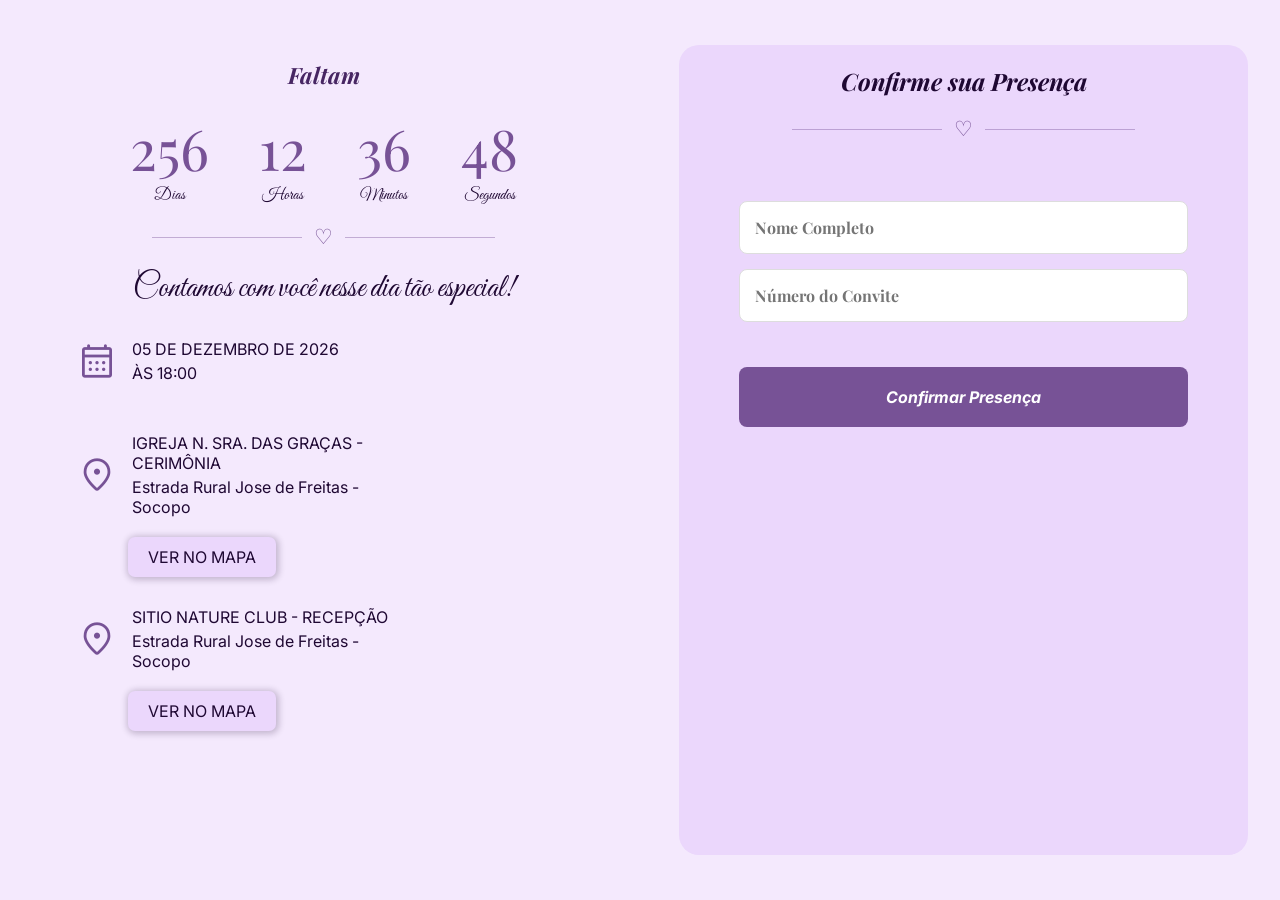
==== confirmacao.html @ 7a9df0ba "Repositório inicial: Estrutura inicial e layout" ====
<!DOCTYPE html>
<html lang="pt-BR">
<head>
    <meta charset="UTF-8">
    <meta name="viewport" content="width=device-width, initial-scale=1.0">
    <title>Alysson & Deborah</title>
    <link rel="stylesheet" href="assets/css/confirmacao.css">
    <link rel="stylesheet" href="https://fonts.googleapis.com/css2?family=Material+Symbols+Rounded:opsz,wght,FILL,GRAD@20..48,100..700,0..1,-50..200" />
    
</head>
<body>
    <section class="confirmacao-section">
        <div class="information-zone">
            <div class="information-content">
                <div class="title-information">
                    <h3>Faltam</h3>
                </div>
                <div class="contador">
                
                    <div class="timer">
                        <span class="timer-content">256</span>
                        <span class="legenda-timer"> Dias</span>
                    </div>
                    <div class="timer">
                        <span class="timer-content">12</span>
                        <span class="legenda-timer">Horas</span>
                    </div>
                    <div class="timer">
                        <span class="timer-content">36</span>
                        <span class="legenda-timer">Minutos</span>
                    </div>
                    <div class="timer">
                        <span class="timer-content">48</span>
                        <span class="legenda-timer">Segundos</span>
                    </div>
                    
                </div>
                <div class="ornamento">
                    ♡
                </div>
                <div class="legenda-information">
                    <p>Contamos com você nesse dia tão especial!</p>
                </div>
                <div class="information-event">
                    <div class="datalhes-information" id="data-information">
                        <div class="icone-information">
                            <span class="material-symbols-rounded">calendar_month</span>
                        </div>
                        <div class="legenda-detalhes">
                            <p>05 DE DEZEMBRO DE 2026</p>
                            <p>ÀS 18:00</p>
                        </div>
                    </div>
                    <div class="datalhes-information">
                        <div class="icone-information">
                            <span class="material-symbols-rounded">location_on</span>
                        </div>
                        <div class="legenda-detalhes">                         
                            <p>IGREJA N. SRA. DAS GRAÇAS - CERIMÔNIA</p>                               
                            <p>Estrada Rural Jose de Freitas - Socopo</p>                     
                        </div>
                    </div>
                    <div class="btn-content">
                        <a href="https://maps.app.goo.gl/xJwFCsEnw8BBbjCJA" class="btn-event" target="_blank">VER NO MAPA</a>
                    </div>
                    <div class="datalhes-information">
                        <div class="icone-information">
                            <span class="material-symbols-rounded">location_on</span>
                        </div>
                        <div class="legenda-detalhes">                         
                            <p>SITIO NATURE CLUB - RECEPÇÃO</p>                               
                            <p>Estrada Rural Jose de Freitas - Socopo</p>                     
                        </div>
                    </div>
                    <div class="btn-content">
                        <a href="https://maps.app.goo.gl/ws7dJ1mMSoT5qXmMA" class="btn-event" target="_blank">VER NO MAPA</a>
                    </div>
            </div>
        </div>
        <div class="form-zone">
            <div class="form-content">
                <div class="form-title">
                    <h2>Confirme sua Presença</h2>
                </div>
                <div class="ornamento">
                    ♡
                </div>
                <form class="form-rsvp">
                    <input type="text" placeholder="Nome Completo" class="campo-form">
                    <input type="text" placeholder="Número do Convite" class="campo-form">
                    <button type="submit" class="btn-form"> Confirmar Presença</button>
                </form>
            </div>
        </div>
    </section>
</body>
</html>
---- assets/css/confirmacao.css ----
@charset "UTF-8";

@import url('https://fonts.googleapis.com/css2?family=Parisienne&display=swap');
@import url('https://fonts.googleapis.com/css2?family=Great+Vibes&display=swap');
@import url('https://fonts.googleapis.com/css2?family=Playfair+Display:ital,wght@0,400..900;1,400..900&display=swap');
@import url('https://fonts.googleapis.com/css2?family=Inter:ital,opsz,wght@0,14..32,100..900;1,14..32,100..900&display=swap');

* {
    margin: 0;
    padding: 0;
    box-sizing: border-box;
}
:root {
    --cor0:#EBD7FC;
    --cor1: #EBD7FC;
    --cor2:#775296;
    --cor3: #472663;
    --cor4: #1F0833;
    --cor5: #ebd7fc8e;

    --fonte-romantic: "Parisienne", cursive;
    --fonte-romantic2: "Great Vibes", cursive;
    --fonte-titulos: "Playfair Display", serif;
    --fonte-texto: "Inter", sans-serif;
}
html, body {
    height: 100%;
}
.confirmacao-section {
    width: 100vw;
    height: 100vh;
    background-color: var(--cor5);
    display: flex;
    flex-direction: row;
}
.information-zone{
    width: 100%;
    height: 100vh;
    display: flex;
    align-items: center;
    justify-content: center;
}
.information-content {
    width: 100%;
    height: 90%;
    padding: 15px;
}
.title-information {
    text-align: center;
    font-size: 1.2em;
    color: var(--cor3);
    font-family: var(--fonte-titulos);
    font-style: italic;
}
.contador {
    display: flex;
    justify-content: center;
    gap: 50px;
    margin-top: 20px;
}
.timer {
    display: flex;
    flex-direction: column;
    align-items: center;
}
.timer-content {
    font-size: 3.5em;
    color: var(--cor2);
    font-family: var(--fonte-titulos);
}
.legenda-timer{
    color: var(--cor4);
    font-family: var(--fonte-romantic2);
}
.legenda-information {
    margin-top: 20px;
    margin-bottom: 20px;
    text-align: center;
    color: var(--cor4);
    font-size: 2em;
    font-family: var(--fonte-romantic2);
}
.information-event {
    height: 60%;
    width: 65%;
    display: flex;
    flex-direction: column;
    gap: 30px;
    align-items: flex-start;
    padding-left: 10%;
}
.datalhes-information {
    display: flex;
    align-items: center;
    gap: 15px;
    width: fit-content;
    text-align: left;
}
#data-information {
    margin-top: 10px;
    margin-bottom: 20px;
}
.legenda-detalhes{
    font-family: var(--fonte-texto);
    color: var(--cor4);
    display: flex;
    flex-direction: column;
    gap: 4px;
}
.material-symbols-rounded {
    color: var(--cor2);
    font-size: 40px !important;
    vertical-align: middle !important;
    
}
.btn-content {
    margin-left: 15%;
    display: flex;
    justify-content: start;
    align-items: end;
    height: 30px;
}
.btn-event {
    border-radius: 7px;
    font-family: var(--fonte-texto);
    background-color: var(--cor1);
    color: var(--cor4);
    padding: 10px 20px;
    text-decoration: none;
    transition: 0.3s;
    box-shadow: 1px 1px 6px 2px #1f083339;
}
.btn-event:hover{
    transform: scale(1.1);
    background-color: var(--cor3);
    color: var(--cor0);
}
.form-zone {
    width: 100%;
    height: 100vh;
    display: flex;
    justify-content: center;
    align-items: center;
}
.form-content {
    width: 90%;
    height:90%;
    display: flex;
    flex-direction: column;
    align-items: center;
    background-color: var(--cor0);
    padding: 20px;
    border-radius: 20px;
}
.form-title {
    color: var(--cor4);
    font-family: var(--fonte-titulos);
    font-style: italic;
}
.ornamento {
    display: flex;
    align-items: center;
    justify-content: center;
    margin: 20px 0px;
    color: var(--cor2);
    font-size: 1.3rem;
}
.ornamento::before, .ornamento::after {
    content:"";
    width: 150px;
    height: 1px;
    background-color: rgba(119, 82, 150, 0.4);
}
.ornamento::before {
    margin-right: 12px;
}
.ornamento::after {
    margin-left: 12px;
}
.form-rsvp {
    width: 100%; 
    padding: 40px;
    display: flex;
    flex-direction: column;
    gap: 15px;
}
.campo-form{
    width: 100%;
    padding: 15px;
    border: 1px solid #ddd;
    border-radius: 8px;
    font-size: 1rem;
    font-family: var(--fonte-titulos);
    font-weight: bold;
    color: var(--cor4);
    outline: none;
    transition: 0.3s;
}
.campo-form:focus {
    border-color: var(--cor2);
    box-shadow: 0 0 8px rgba(119,82,150,.2);
}
.btn-form {
    margin-top: 30px;
    padding: 20px;
    border: none;
    border-radius: 8px;
    background-color: var(--cor2);
    color: white;
    font-family: var(--fonte-texto);
    font-style: italic;
    font-weight: bolder;
    font-size: 1em;
    cursor: pointer;
    transform: 0.3s;
}
.btn-form:hover {
    background-color: var(--cor3);
    transform: scale(1.05);
}
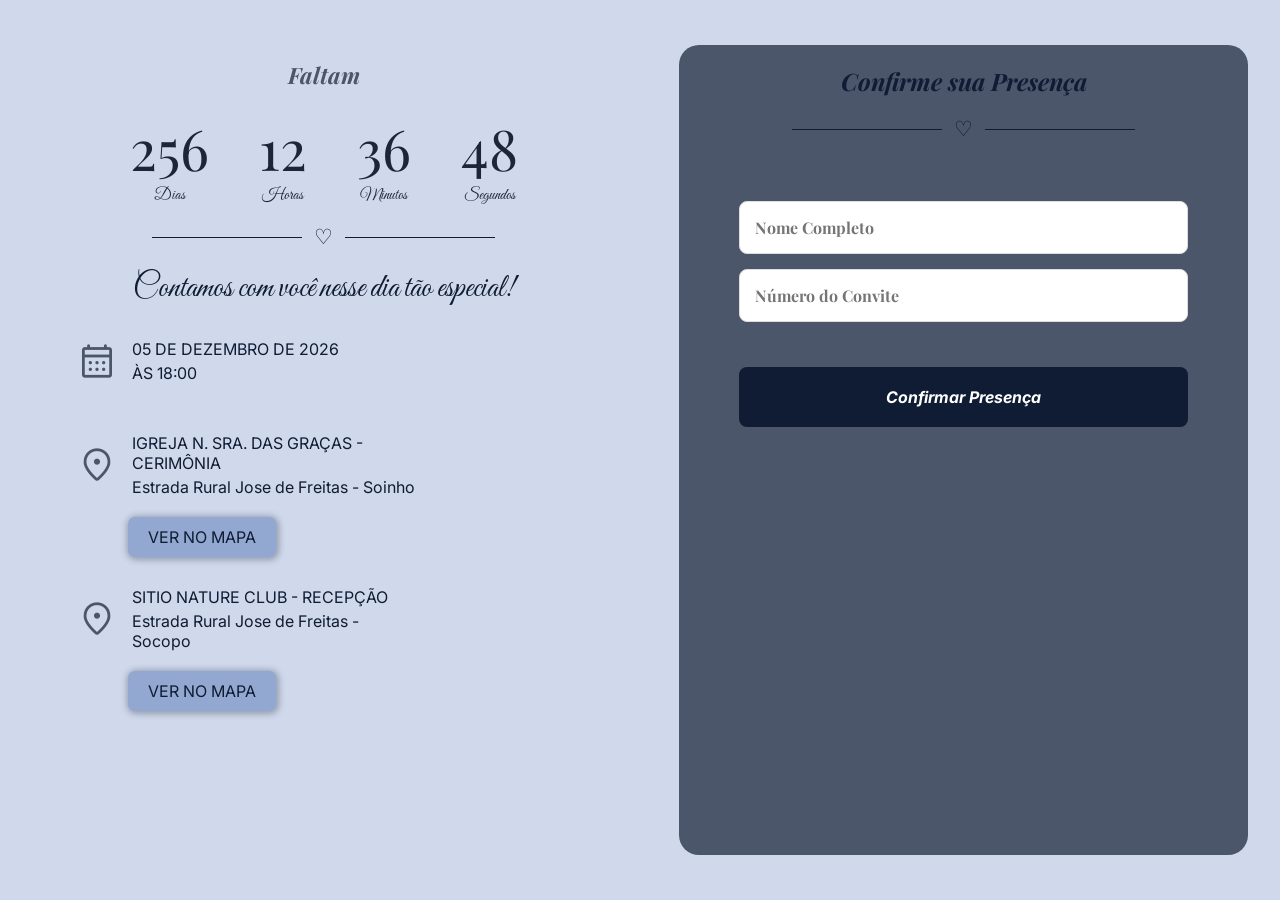
==== commit 3a7d652e: "Complemento do layout páginas iniciais e inicio Lista de Presentes" ====
--- a/confirmacao.html
+++ b/confirmacao.html
@@ -57,7 +57,7 @@
                         </div>
                         <div class="legenda-detalhes">                         
                             <p>IGREJA N. SRA. DAS GRAÇAS - CERIMÔNIA</p>                               
-                            <p>Estrada Rural Jose de Freitas - Socopo</p>                     
+                            <p>Estrada Rural Jose de Freitas - Soinho</p>                     
                         </div>
                     </div>
                     <div class="btn-content">
@@ -84,7 +84,7 @@
                 </div>
                 <div class="ornamento">
                     ♡
-                </div>
+                </div> 
                 <form class="form-rsvp">
                     <input type="text" placeholder="Nome Completo" class="campo-form">
                     <input type="text" placeholder="Número do Convite" class="campo-form">
--- a/assets/css/confirmacao.css
+++ b/assets/css/confirmacao.css
@@ -11,12 +11,12 @@
     box-sizing: border-box;
 }
 :root {
-    --cor0:#EBD7FC;
-    --cor1: #EBD7FC;
-    --cor2:#775296;
-    --cor3: #472663;
-    --cor4: #1F0833;
-    --cor5: #ebd7fc8e;
+    --cor0:#92A8D1;  
+    --cor1: #8E949E;
+    --cor2: #4B566B;
+    --cor3: #1C2638;
+    --cor4: #0F1C33;
+    --cor5: #92a8d16e;
 
     --fonte-romantic: "Parisienne", cursive;
     --fonte-romantic2: "Great Vibes", cursive;
@@ -48,7 +48,7 @@
 .title-information {
     text-align: center;
     font-size: 1.2em;
-    color: var(--cor3);
+    color: var(--cor2);
     font-family: var(--fonte-titulos);
     font-style: italic;
 }
@@ -65,11 +65,11 @@
 }
 .timer-content {
     font-size: 3.5em;
-    color: var(--cor2);
+    color: var(--cor3);
     font-family: var(--fonte-titulos);
 }
 .legenda-timer{
-    color: var(--cor4);
+    color: var(--cor3);
     font-family: var(--fonte-romantic2);
 }
 .legenda-information {
@@ -123,12 +123,12 @@
 .btn-event {
     border-radius: 7px;
     font-family: var(--fonte-texto);
-    background-color: var(--cor1);
+    background-color: var(--cor0);
     color: var(--cor4);
     padding: 10px 20px;
     text-decoration: none;
     transition: 0.3s;
-    box-shadow: 1px 1px 6px 2px #1f083339;
+    box-shadow: 1px 1px 6px 2px #0f1c3350;
 }
 .btn-event:hover{
     transform: scale(1.1);
@@ -148,7 +148,7 @@
     display: flex;
     flex-direction: column;
     align-items: center;
-    background-color: var(--cor0);
+    background-color: var(--cor2);
     padding: 20px;
     border-radius: 20px;
 }
@@ -162,14 +162,14 @@
     align-items: center;
     justify-content: center;
     margin: 20px 0px;
-    color: var(--cor2);
+    color: var(--cor4);
     font-size: 1.3rem;
 }
 .ornamento::before, .ornamento::after {
     content:"";
     width: 150px;
     height: 1px;
-    background-color: rgba(119, 82, 150, 0.4);
+    background-color: #0F1C33;
 }
 .ornamento::before {
     margin-right: 12px;
@@ -205,16 +205,17 @@
     padding: 20px;
     border: none;
     border-radius: 8px;
-    background-color: var(--cor2);
+    background-color: var(--cor4);
     color: white;
     font-family: var(--fonte-texto);
     font-style: italic;
     font-weight: bolder;
     font-size: 1em;
     cursor: pointer;
-    transform: 0.3s;
+    transition: 0.3s;
 }
 .btn-form:hover {
-    background-color: var(--cor3);
+    background-color: var(--cor5);
     transform: scale(1.05);
+    
 }
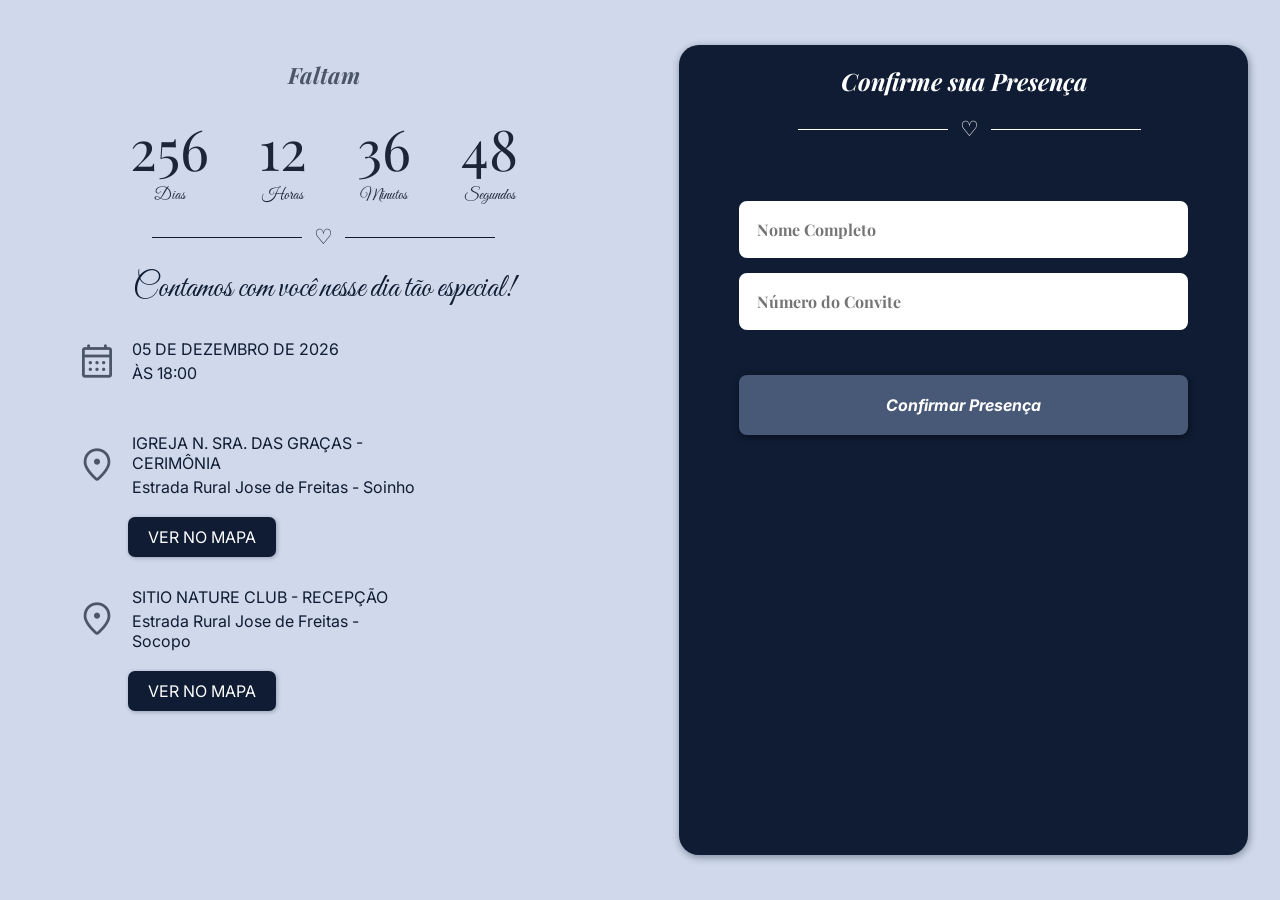
==== commit 3191aa27: "ajustes na section confirmação" ====
--- a/confirmacao.html
+++ b/confirmacao.html
@@ -82,7 +82,7 @@
                 <div class="form-title">
                     <h2>Confirme sua Presença</h2>
                 </div>
-                <div class="ornamento">
+                <div class="ornamento" id="ornamento-confirmacao">
                     ♡
                 </div> 
                 <form class="form-rsvp">
--- a/assets/css/confirmacao.css
+++ b/assets/css/confirmacao.css
@@ -123,17 +123,17 @@
 .btn-event {
     border-radius: 7px;
     font-family: var(--fonte-texto);
-    background-color: var(--cor0);
-    color: var(--cor4);
+    background-color: var(--cor4);
+    color: white;
     padding: 10px 20px;
     text-decoration: none;
     transition: 0.3s;
-    box-shadow: 1px 1px 6px 2px #0f1c3350;
+    box-shadow: 1px 1px 4px 0px #0f1c3350;
 }
 .btn-event:hover{
     transform: scale(1.1);
-    background-color: var(--cor3);
-    color: var(--cor0);
+    background-color: var(--cor0);
+    color: white;
 }
 .form-zone {
     width: 100%;
@@ -148,14 +148,35 @@
     display: flex;
     flex-direction: column;
     align-items: center;
-    background-color: var(--cor2);
+    background-color: var(--cor4);
     padding: 20px;
     border-radius: 20px;
+    box-shadow: 1px 2px 7px 1px #0f1c335d;
 }
 .form-title {
-    color: var(--cor4);
+    color:white;
     font-family: var(--fonte-titulos);
     font-style: italic;
+}
+#ornamento-confirmacao {
+    display: flex;
+    align-items: center;
+    justify-content: center;
+    margin: 20px 0px;
+    color: white;
+    font-size: 1.3rem;
+}
+#ornamento-confirmacao::before, #ornamento-confirmacao::after {
+    content:"";
+    width: 150px;
+    height: 1px;
+    background-color: white;
+}
+#ornamento-confirmacao::before {
+    margin-right: 12px;
+}
+#ornamento-confirmacao::before{
+    margin-left: 12px;
 }
 .ornamento {
     display: flex;
@@ -187,7 +208,7 @@
 .campo-form{
     width: 100%;
     padding: 15px;
-    border: 1px solid #ddd;
+    border: 3px solid white ;
     border-radius: 8px;
     font-size: 1rem;
     font-family: var(--fonte-titulos);
@@ -197,7 +218,7 @@
     transition: 0.3s;
 }
 .campo-form:focus {
-    border-color: var(--cor2);
+    border-color: var(--cor1);
     box-shadow: 0 0 8px rgba(119,82,150,.2);
 }
 .btn-form {
@@ -205,7 +226,7 @@
     padding: 20px;
     border: none;
     border-radius: 8px;
-    background-color: var(--cor4);
+    background-color: var(--cor5);
     color: white;
     font-family: var(--fonte-texto);
     font-style: italic;
@@ -213,9 +234,10 @@
     font-size: 1em;
     cursor: pointer;
     transition: 0.3s;
+    box-shadow: 1px 2px 7px 1px rgba(0, 0, 0, 0.375);
 }
 .btn-form:hover {
-    background-color: var(--cor5);
+    background-color: var(--cor0);
     transform: scale(1.05);
     
 }
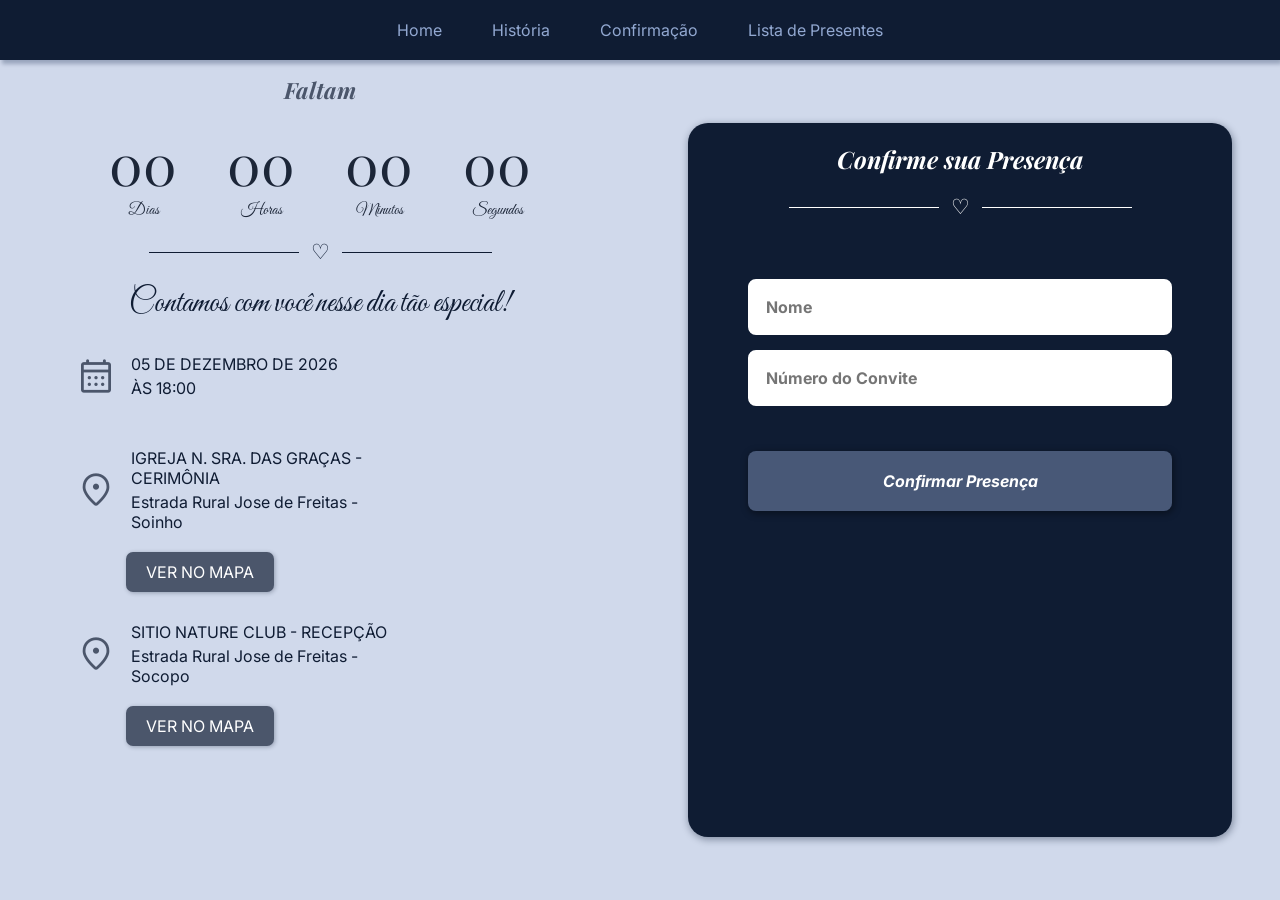
==== commit 0d9b3871: "aplicando responsividade na section de confirmação" ====
--- a/confirmacao.html
+++ b/confirmacao.html
@@ -9,6 +9,20 @@
     
 </head>
 <body>
+    <header class="header">
+        <nav class="nav-bar">
+            <div class="menu-hamburguer">
+                <button class="btn-menu"><span class="material-symbols-rounded">menu</span></button>
+            </div>
+            <div class="nav-items">
+                <button class="btn-close"><span class="material-symbols-rounded">close</span></button>
+                <a href="index.html" class="nav-item">Home</a>
+                <a href="#" class="nav-item">História</a>
+                <a href="confirmacao.html" class="nav-item">Confirmação</a>
+                <a href="presentes.html" class="nav-item">Lista de Presentes</a>
+            </div>
+        </nav>
+    </header>
     <section class="confirmacao-section">
         <div class="information-zone">
             <div class="information-content">
@@ -18,19 +32,19 @@
                 <div class="contador">
                 
                     <div class="timer">
-                        <span class="timer-content">256</span>
+                        <span class="timer-content" id="dias">00</span>
                         <span class="legenda-timer"> Dias</span>
                     </div>
                     <div class="timer">
-                        <span class="timer-content">12</span>
+                        <span class="timer-content" id="horas">00</span>
                         <span class="legenda-timer">Horas</span>
                     </div>
                     <div class="timer">
-                        <span class="timer-content">36</span>
+                        <span class="timer-content" id="minutos">00</span>
                         <span class="legenda-timer">Minutos</span>
                     </div>
                     <div class="timer">
-                        <span class="timer-content">48</span>
+                        <span class="timer-content" id="segundos">00</span>
                         <span class="legenda-timer">Segundos</span>
                     </div>
                     
@@ -75,6 +89,7 @@
                     <div class="btn-content">
                         <a href="https://maps.app.goo.gl/ws7dJ1mMSoT5qXmMA" class="btn-event" target="_blank">VER NO MAPA</a>
                     </div>
+                </div>
             </div>
         </div>
         <div class="form-zone">
@@ -86,12 +101,13 @@
                     ♡
                 </div> 
                 <form class="form-rsvp">
-                    <input type="text" placeholder="Nome Completo" class="campo-form">
+                    <input type="text" placeholder="Nome" class="campo-form">
                     <input type="text" placeholder="Número do Convite" class="campo-form">
                     <button type="submit" class="btn-form"> Confirmar Presença</button>
                 </form>
             </div>
         </div>
     </section>
+    <script src="assets/js/confirmacao.js"></script>
 </body>
 </html>
--- a/assets/css/confirmacao.css
+++ b/assets/css/confirmacao.css
@@ -26,23 +26,63 @@
 html, body {
     height: 100%;
 }
+header {
+    width: 100%;
+    display: flex;
+    align-items: center;
+    justify-content: center;
+    padding: 10px;
+    background-color: var(--cor4);
+    height: 60px;
+    box-shadow: 2px 4px 4px #0f1c3369;
+}
+.nav-bar {
+    width: 100%;
+    display: flex;
+    justify-content: center;
+    align-items: center;
+    padding: 0px 10px;
+}
+.nav-items {
+    display: flex;
+    flex-direction: row;
+    gap: 30px;
+}
+.nav-item {
+    text-decoration: none;
+    color: var(--cor0);
+    font-family: var(--fonte-texto);
+    padding: 10px;
+    border-radius: 15px;
+    transition: 0.2s;
+}
+.nav-item:hover {
+    transform: scale(1.05);
+    background-color: var(--cor3);
+}
+.btn-close {
+    display: none;
+}
+.menu-hamburguer {
+    display: none;
+}
 .confirmacao-section {
-    width: 100vw;
-    height: 100vh;
+    width: 100%;
+    height: calc(100vh - 60px);
     background-color: var(--cor5);
     display: flex;
     flex-direction: row;
 }
 .information-zone{
     width: 100%;
-    height: 100vh;
+    height: 100%;
     display: flex;
     align-items: center;
     justify-content: center;
 }
 .information-content {
     width: 100%;
-    height: 90%;
+    height: 100%;
     padding: 15px;
 }
 .title-information {
@@ -123,7 +163,7 @@
 .btn-event {
     border-radius: 7px;
     font-family: var(--fonte-texto);
-    background-color: var(--cor4);
+    background-color: var(--cor2);
     color: white;
     padding: 10px 20px;
     text-decoration: none;
@@ -137,14 +177,14 @@
 }
 .form-zone {
     width: 100%;
-    height: 100vh;
+    height: 100%;
     display: flex;
     justify-content: center;
     align-items: center;
 }
 .form-content {
-    width: 90%;
-    height:90%;
+    width: 85%;
+    height: 85%;
     display: flex;
     flex-direction: column;
     align-items: center;
@@ -175,7 +215,7 @@
 #ornamento-confirmacao::before {
     margin-right: 12px;
 }
-#ornamento-confirmacao::before{
+#ornamento-confirmacao::after{
     margin-left: 12px;
 }
 .ornamento {
@@ -211,7 +251,7 @@
     border: 3px solid white ;
     border-radius: 8px;
     font-size: 1rem;
-    font-family: var(--fonte-titulos);
+    font-family: var(--fonte-texto);
     font-weight: bold;
     color: var(--cor4);
     outline: none;
@@ -239,5 +279,170 @@
 .btn-form:hover {
     background-color: var(--cor0);
     transform: scale(1.05);
+}
+
+@media(max-width: 900px) {
+    html, body {
+        height: auto;
+        overflow-y: auto;
+    }
+    header {
+        position: sticky;
+        top: 0;
+        z-index: 1000; 
+    }
+    .confirmacao-section {
+        flex-direction: column; 
+        height: auto;
+        min-height: calc(100vh - 60px);
+        padding-bottom: 40px; 
+    }
+    .information-zone {
+        width: 100%;
+        height: auto;
+        padding: 20px 0;
+    }
+    .information-content {
+        height: auto;
+        justify-content: center;
+    }
+    .information-event {
+        width: 100%;
+        height: auto;
+        padding-left: 23%;
+        
+    }
+    .btn-content {
+        width: 50%;
+        justify-content: start;
+        margin-left: 0;
+    }
+    .form-zone {
+        height: auto;     
+        padding: 30px 0;  
+    }
+    .form-content {
+        width: 90%;   
+        height: auto;    
+        padding: 30px 15px;
+    }
+    #ornamento-confirmacao::before, #ornamento-confirmacao::after,
+    .ornamento::before, .ornamento::after {
+        width: 80px; 
+    }
+    .contador {
+        gap: 20px;
+    }
+    .timer-content {
+        font-size: 2.8em;
+    }
+}
+
+@media (max-width: 600px) {
     
+    .nav-bar {
+        justify-content: flex-start;
+        padding: 15px;
+    }
+    .nav-items {
+        display: none;
+        flex-direction: column;
+        align-items: flex-start;
+        justify-content: flex-start;
+        padding: 20px;
+        position: fixed;
+        top:0;
+        left: 0;
+        height:100vh;
+        width: 280px;
+        z-index: 999;
+        background-color: #0f1c3357;
+        backdrop-filter: blur(10px);
+    }
+    .nav-item {
+        color: var(--cor4);
+        font-weight: bold;
+        font-size: 1.3em;
+    }
+    .nav-item:hover {
+        background-color: var(--cor2);
+    }
+    .nav-items.active {
+        display: flex;
+    }
+    .menu-hamburguer {
+        display: block; 
+    }
+    .btn-close {
+        display: block;
+        background-color: transparent;
+        border: none;
+        cursor: pointer;
+        transition: 0.2s;
+        border-radius: 6px;
+    }
+    .btn-close:hover {
+        transform: scale(1.05);
+        background-color: var(--cor2);
+    }
+    .btn-close .material-symbols-rounded {
+        color: var(--cor4); 
+        font-size: 50px !important;
+    }
+    .btn-close.active {
+        display: block !important;
+    }
+    .btn-menu {
+        background-color: transparent;
+        border: none;
+        cursor: pointer;
+        border-radius: 4px;
+        transition: 0.2s;
+    }
+    .btn-menu .material-symbols-rounded {
+    color: var(--cor0);
+    font-size: 40px !important;
+    }
+    .btn-menu:hover {
+        transform: scale(1.05);
+        background-color: var(--cor3);
+    }
+    .legenda-information {
+        font-size: 1.8em;
+    }
+    .information-zone {
+        width: 100%;
+        height: auto;
+    }
+    .information-content {
+        height: auto;
+        justify-content: flex-start;
+        padding: 10px;
+    }
+    .information-event {
+        width: 100%;
+        height: auto; 
+        justify-content: flex-start;
+        align-items: flex-start;
+        padding-left: 20px;
+        padding-right: 20px;
+    }
+    .datalhes-information {
+        width: 100%; 
+        align-items: center; 
+    }
+    .btn-content {
+        width: 50%;
+        max-width: 200px;
+        justify-content: start;
+        margin-left: 55px
+    }
+    .btn-event {
+        width: 100%;
+        padding: 12px 14px;
+        text-align: center;
+    }
+    .campo-form{
+    height: 45px;
+    }
 }
